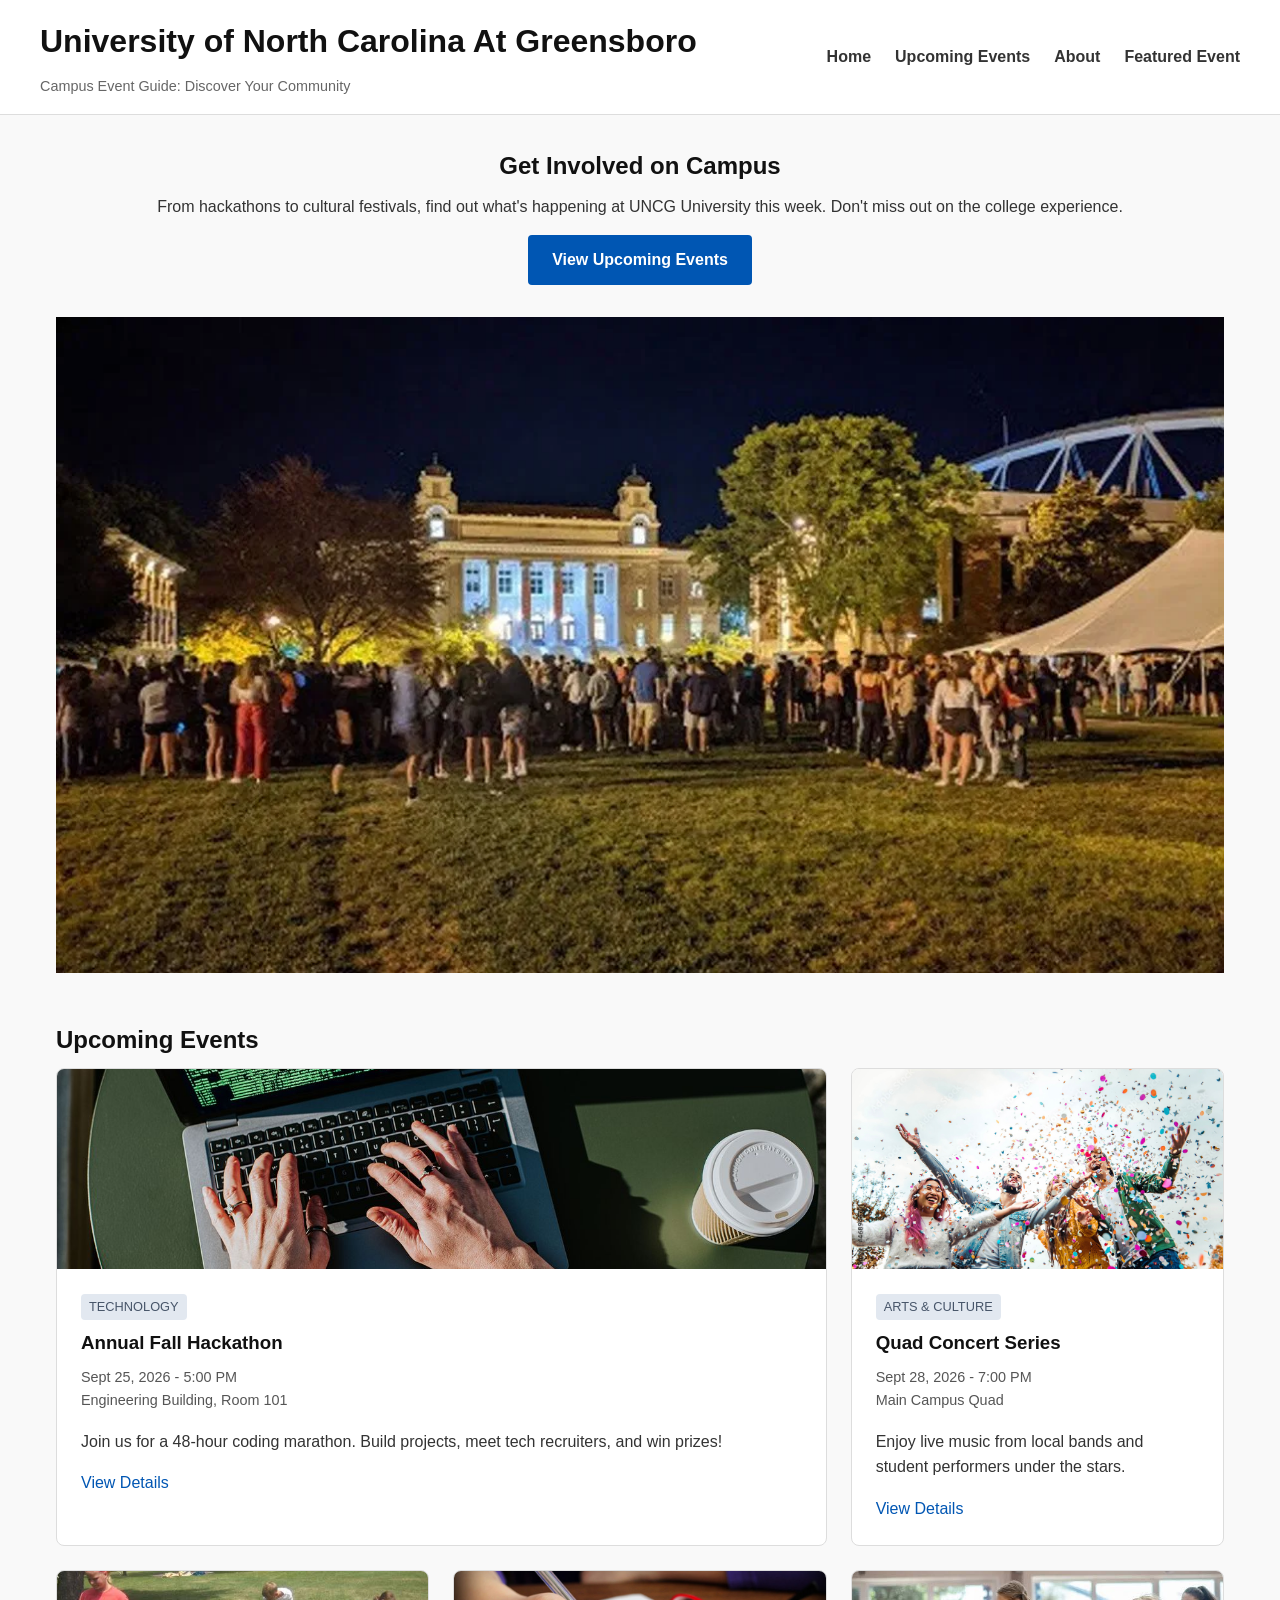
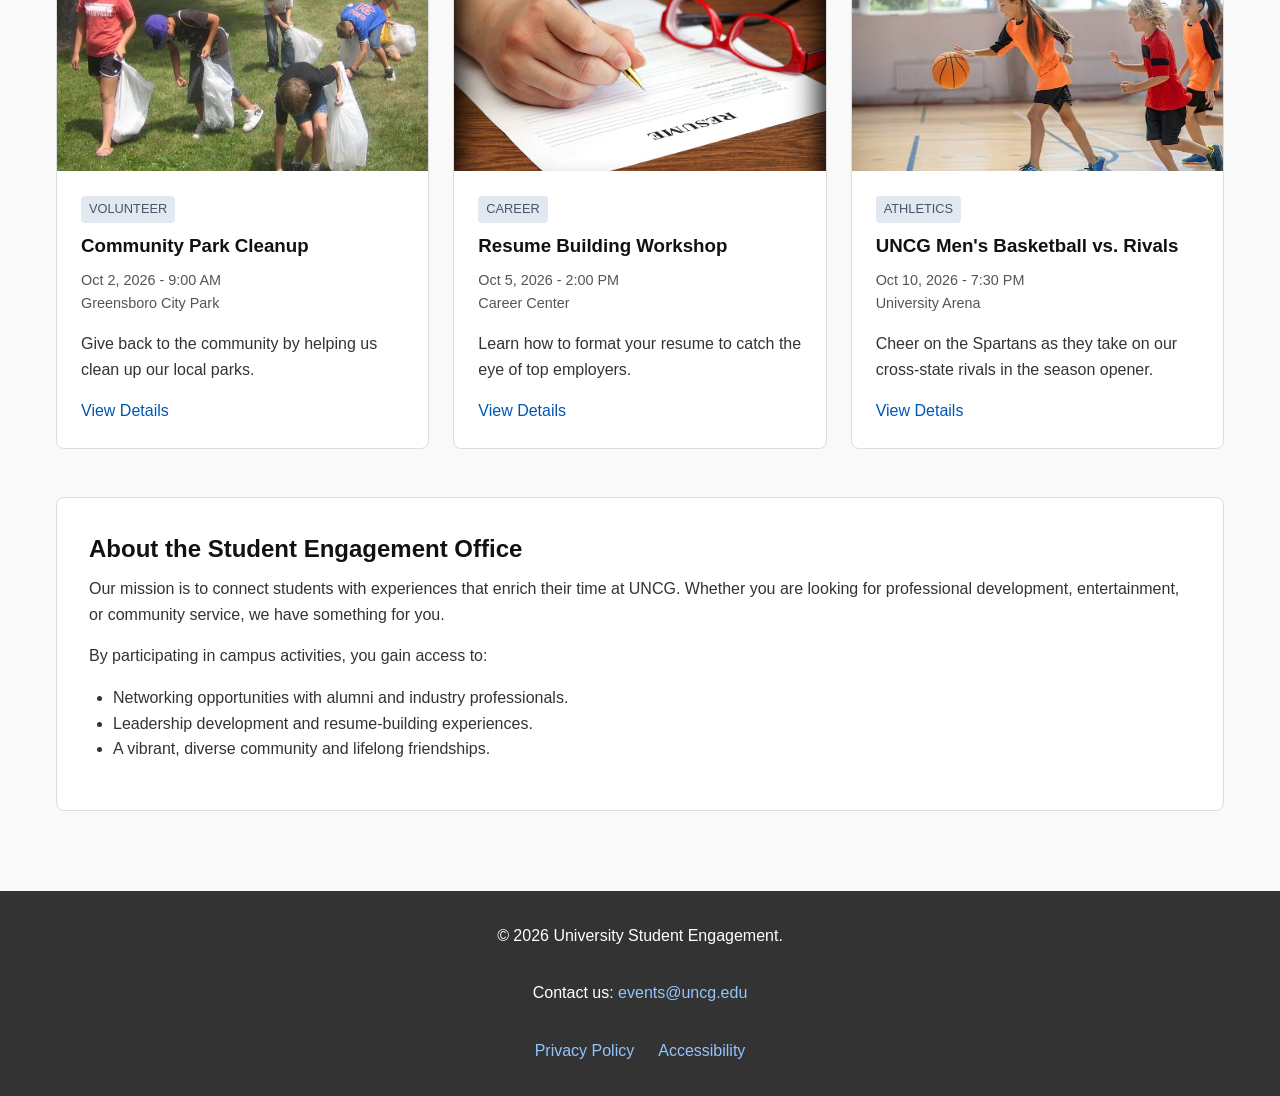
==== index.html @ 16bfea1f "Add HTML and CSS files for assignment 2" ====
<!DOCTYPE html>
<html lang="en">
<head>
    <meta charset="UTF-8">
    <meta name="viewport" content="width=device-width, initial-scale=1.0">
    <title>University of North Carolina At Greensboro Event Guide</title>
    <link rel="stylesheet" href="css/styles.css">
</head>
<body>
    <header class="site-header">
        <div class="header-container">
            <div class="branding">
                <h1>University of North Carolina At Greensboro</h1>
                <p>Campus Event Guide: Discover Your Community</p>
            </div>
            <nav class="main-nav">
                <ul>
                    <li><a href="index.html">Home</a></li>
                    <li><a href="#upcoming-events">Upcoming Events</a></li>
                    <li><a href="#about">About</a></li>
                    <li><a href="event.html">Featured Event</a></li>
                </ul>
            </nav>
        </div>
    </header>

    <main>
        <section class="hero">
            <div class="hero-content">
                <h2>Get Involved on Campus</h2>
                <p>From hackathons to cultural festivals, find out what's happening at UNCG University this week. Don't miss out on the college experience.</p>
                <a href="#upcoming-events" class="btn">View Upcoming Events</a>
            </div>
            <figure class="hero-image">
                <img src="images/quad.webp" alt="Students gathering on the university quad">
            </figure>
        </section>

        <section id="upcoming-events" class="upcoming-events">
            <h2>Upcoming Events</h2>
            <div class="events-grid">
                <!-- Card 1 -->
                <article class="event-card featured-card">
                    <img src="images/event1.jpg" alt="Students coding at laptops">
                    <div class="card-content">
                        <span class="category">Technology</span>
                        <h3>Annual Fall Hackathon</h3>
                        <time datetime="2026-09-25T17:00">Sept 25, 2026 - 5:00 PM</time>
                        <p class="location">Engineering Building, Room 101</p>
                        <p class="desc">Join us for a 48-hour coding marathon. Build projects, meet tech recruiters, and win prizes!</p>
                        <a href="event.html" class="btn-link">View Details</a>
                    </div>
                </article>

                <!-- Card 2 -->
                <article class="event-card">
                    <img src="images/Event2.jpg" alt="Live music performance">
                    <div class="card-content">
                        <span class="category">Arts & Culture</span>
                        <h3>Quad Concert Series</h3>
                        <time datetime="2026-09-28T19:00">Sept 28, 2026 - 7:00 PM</time>
                        <p class="location">Main Campus Quad</p>
                        <p class="desc">Enjoy live music from local bands and student performers under the stars.</p>
                        <a href="event.html" class="btn-link">View Details</a>
                    </div>
                </article>

                <!-- Card 3 -->
                <article class="event-card">
                    <img src="images/event3.jpeg" alt="Students picking up trash in a park">
                    <div class="card-content">
                        <span class="category">Volunteer</span>
                        <h3>Community Park Cleanup</h3>
                        <time datetime="2026-10-02T09:00">Oct 2, 2026 - 9:00 AM</time>
                        <p class="location">Greensboro City Park</p>
                        <p class="desc">Give back to the community by helping us clean up our local parks.</p>
                        <a href="#" class="btn-link">View Details</a>
                    </div>
                </article>

                <!-- Card 4 -->
                <article class="event-card">
                    <img src="images/event4.jpg" alt="Resume writing workshop">
                    <div class="card-content">
                        <span class="category">Career</span>
                        <h3>Resume Building Workshop</h3>
                        <time datetime="2026-10-05T14:00">Oct 5, 2026 - 2:00 PM</time>
                        <p class="location">Career Center</p>
                        <p class="desc">Learn how to format your resume to catch the eye of top employers.</p>
                        <a href="#" class="btn-link">View Details</a>
                    </div>
                </article>

                <!-- Card 5 -->
                <article class="event-card">
                    <img src="images/event5.jpeg" alt="Basketball game">
                    <div class="card-content">
                        <span class="category">Athletics</span>
                        <h3>UNCG Men's Basketball vs. Rivals</h3>
                        <time datetime="2026-10-10T19:30">Oct 10, 2026 - 7:30 PM</time>
                        <p class="location">University Arena</p>
                        <p class="desc">Cheer on the Spartans as they take on our cross-state rivals in the season opener.</p>
                        <a href="#" class="btn-link">View Details</a>
                    </div>
                </article>
            </div>
        </section>

        <section id="about" class="about-section">
            <h2>About the Student Engagement Office</h2>
            <p>Our mission is to connect students with experiences that enrich their time at UNCG. Whether you are looking for professional development, entertainment, or community service, we have something for you.</p>
            <p>By participating in campus activities, you gain access to:</p>
            <ul>
                <li>Networking opportunities with alumni and industry professionals.</li>
                <li>Leadership development and resume-building experiences.</li>
                <li>A vibrant, diverse community and lifelong friendships.</li>
            </ul>
        </section>
    </main>

    <footer class="site-footer">
        <div class="footer-content">
            <p>&copy; 2026 University Student Engagement.</p>
            <p>Contact us: <a href="mailto:events@unxg.edu">events@uncg.edu</a></p>
            <nav class="footer-nav">
                <a href="#privacy">Privacy Policy</a>
                <a href="#accessibility">Accessibility</a>
            </nav>
        </div>
    </footer>
</body>
</html>
---- css/styles.css ----
/* =========================================
   CSSBase Styles
   ========================================= */
*, *::before, *::after {
    box-sizing: border-box;
    margin: 0;
    padding: 0;
}

body {
    font-family: 'Segoe UI', Tahoma, Geneva, Verdana, sans-serif;
    line-height: 1.6;
    color: #333;
    background-color: #f9f9f9;
}

img {
    max-width: 100%;
    height: auto;
    display: block;
}

a {
    color: #0056b3;
    text-decoration: none;
}

a:hover {
    text-decoration: underline;
}


h1, h2, h3, h4 {
    margin-bottom: 0.5rem;
    color: #111;
}

p, ul {
    margin-bottom: 1rem;
}

ul {
    padding-left: 1.5rem;
}

.btn {
    display: inline-block;
    background-color: #0056b3;
    color: #fff;
    padding: 0.75rem 1.5rem;
    border-radius: 4px;
    font-weight: bold;
    text-align: center;
}

.btn:hover {
    background-color: #004494;
    text-decoration: none;
}

.btn-full {
    display: block;
    width: 100%;
}

.category {
    display: inline-block;
    background-color: #e2e8f0;
    color: #475569;
    padding: 0.2rem 0.5rem;
    font-size: 0.8rem;
    border-radius: 4px;
    text-transform: uppercase;
    margin-bottom: 0.5rem;
}

/* =========================================
   Header &Navigation
   ========================================= */
.site-header {
    background-color: #fff;
    border-bottom: 1px solid #ddd;
    padding: 1rem;
}

.header-container {
    max-width: 1200px;
    margin: 0 auto;
    display: flex;
    flex-direction: column;
    align-items: center;
    gap: 1rem;
}

.branding p {
    font-size: 0.9rem;
    color: #666;
    margin: 0;
}

.main-nav ul {
    list-style: none;
    padding: 0;
    margin: 0;
    display: flex;
    flex-wrap: wrap;
    gap: 1.5rem;
    justify-content: center;
}

.main-nav a {
    font-weight: bold;
    color: #333;
}

/* =========================================
   MainContent
   ========================================= */
main {
    max-width: 1200px;
    margin: 0 auto;
    padding: 2rem 1rem;
}

.hero {
    text-align: center;
    margin-bottom: 3rem;
}

.hero-content {
    margin-bottom: 2rem;
}

/* Upcoming Events Grid */
.upcoming-events {
    margin-bottom: 3rem;
}

.events-grid {
    display: grid;
    grid-template-columns: 1fr;
    gap: 1.5rem;
}

.event-card {
    background-color: #fff;
    border: 1px solid #ddd;
    border-radius: 8px;
    overflow: hidden;
    display: flex;
    flex-direction: column;
}

.event-card img {
    height: 200px;
    object-fit: cover;
    width: 100%;
}

.card-content {
    padding: 1.5rem;
    flex-grow: 1;
}

.card-content time, .card-content .location {
    font-size: 0.9rem;
    color: #555;
    display: block;
}

.card-content .desc {
    margin-top: 1rem;
}

/* About Section */
.about-section {
    background-color: #fff;
    padding: 2rem;
    border-radius: 8px;
    border: 1px solid #ddd;
}

/* =========================================
   Event Details Page
   ========================================= */
.event-intro {
    margin-bottom: 2rem;
}

.event-intro figure {
    margin: 1rem 0;
}

.event-intro figcaption {
    font-size: 0.9rem;
    color: #666;
    font-style: italic;
    margin-top: 0.5rem;
}

.intro-desc {
    font-size: 1.2rem;
    color: #444;
}

/* Main vs Sidebar */
.layout-grid {
    display: grid;
    grid-template-columns: 1fr;
    gap: 2rem;
    margin-bottom: 3rem;
}

.sidebar-list {
    list-style: none;
    padding: 0;
}

.sidebar-list li {
    margin-bottom: 0.5rem;
    padding-bottom: 0.5rem;
    border-bottom: 1px solid #eee;
}

.event-sidebar {
    background-color: #fff;
    padding: 1.5rem;
    border: 1px solid #ddd;
    border-radius: 8px;
    align-self: start;
}

/* Related Events (Flexbox) */
.related-events-section {
    border-top: 2px solid #ddd;
    padding-top: 2rem;
}

.related-events {
    display: flex;
    flex-wrap: wrap;
    gap: 1rem;
    justify-content: space-between;
}

.compact-card {
    background-color: #fff;
    border: 1px solid #ddd;
    border-radius: 8px;
    padding: 1rem;
    flex: 1 1 300px;
}

.compact-card img {
    height: 120px;
    object-fit: cover;
    width: 100%;
    border-radius: 4px;
    margin-bottom: 0.5rem;
}

/* =========================================
   Footer
   ========================================= */
.site-footer {
    background-color: #333;
    color: #fff;
    text-align: center;
    padding: 2rem 1rem;
    margin-top: 3rem;
}

.site-footer a {
    color: #93c5fd;
}

.footer-content {
    display: flex;
    flex-direction: column;
    gap: 1rem;
    align-items: center;
}

.footer-nav {
    display: flex;
    gap: 1.5rem;
}

/* =========================================
   Media Queries
   ========================================= */


@media (min-width: 768px) {
    .header-container {
        flex-direction: row;
        justify-content: space-between;
    }
    
    .events-grid {
        grid-template-columns: repeat(2, 1fr);
    }
    
    .layout-grid {
        grid-template-columns: 2fr 1fr;
    }
}


@media (min-width: 1024px) {
    .events-grid {
        grid-template-columns: repeat(3, 1fr);
    }
    
    
    .featured-card {
        grid-column: span 2;
    }
}
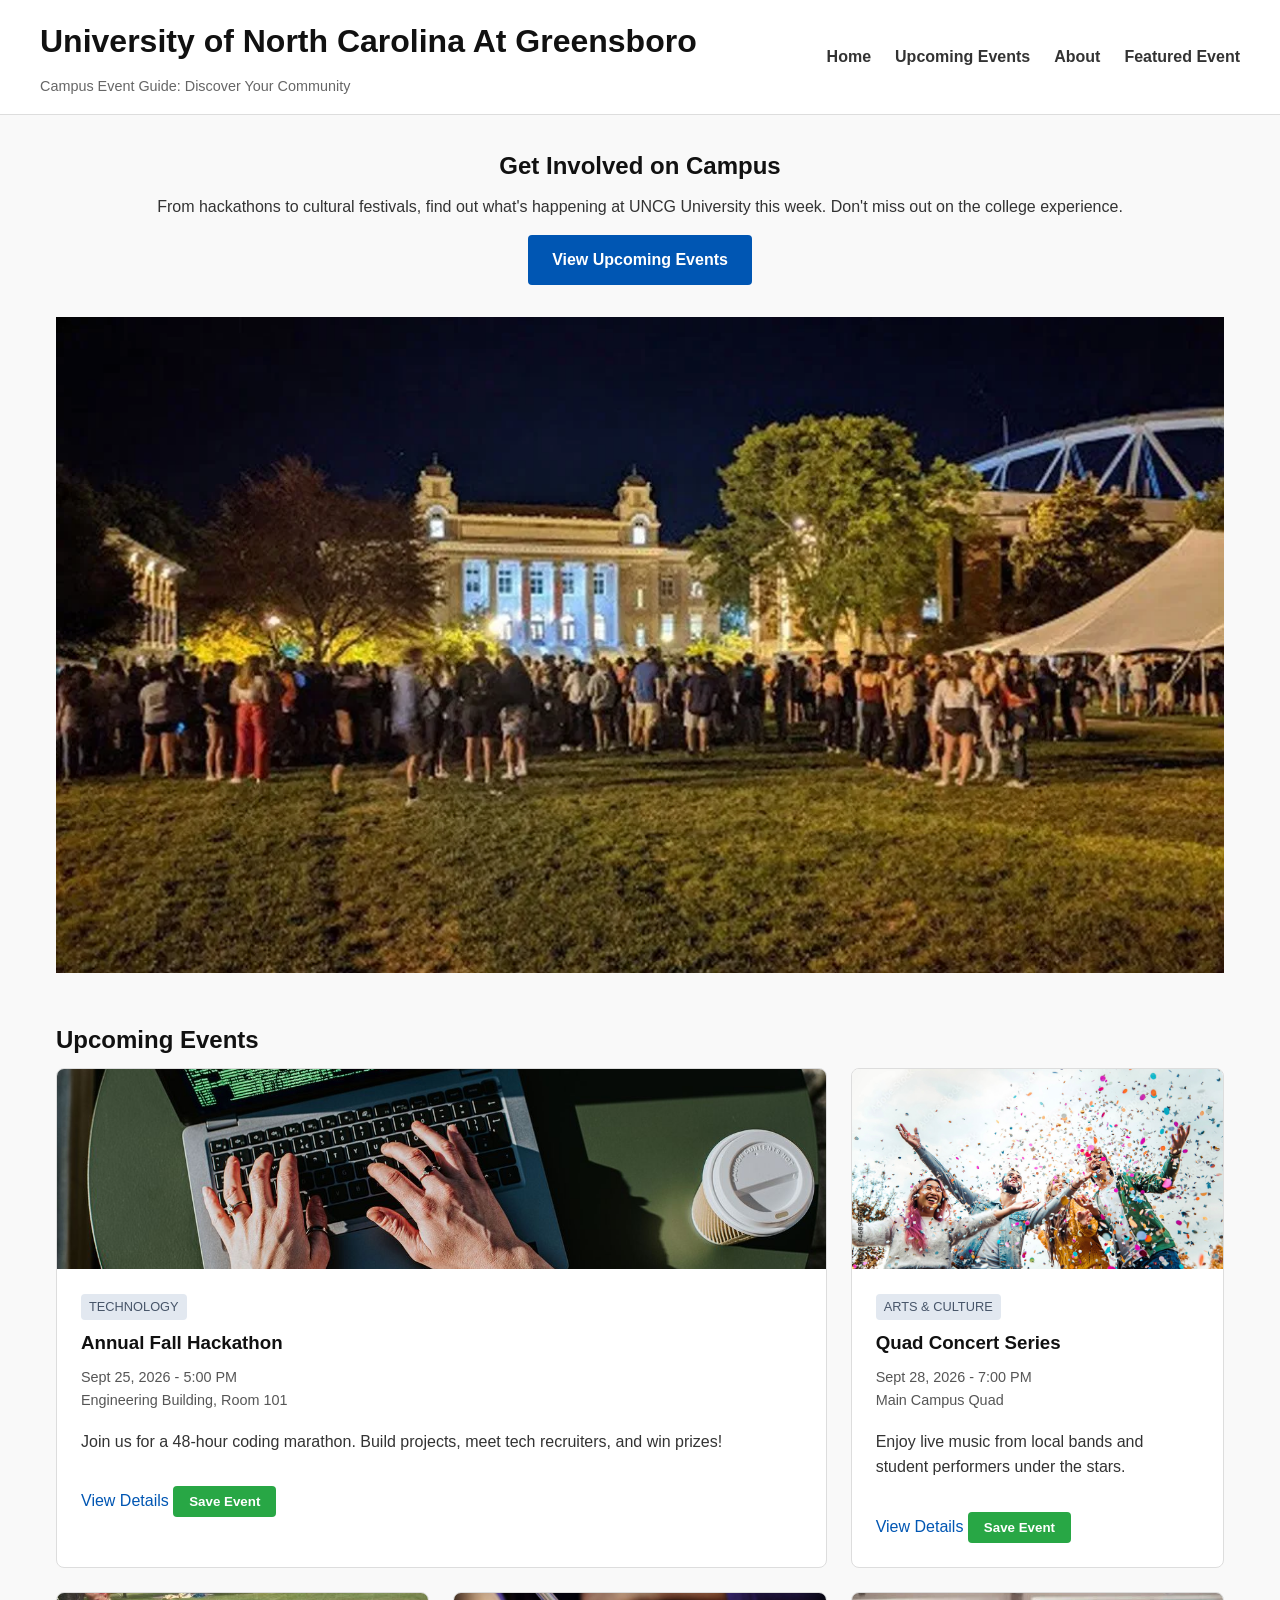
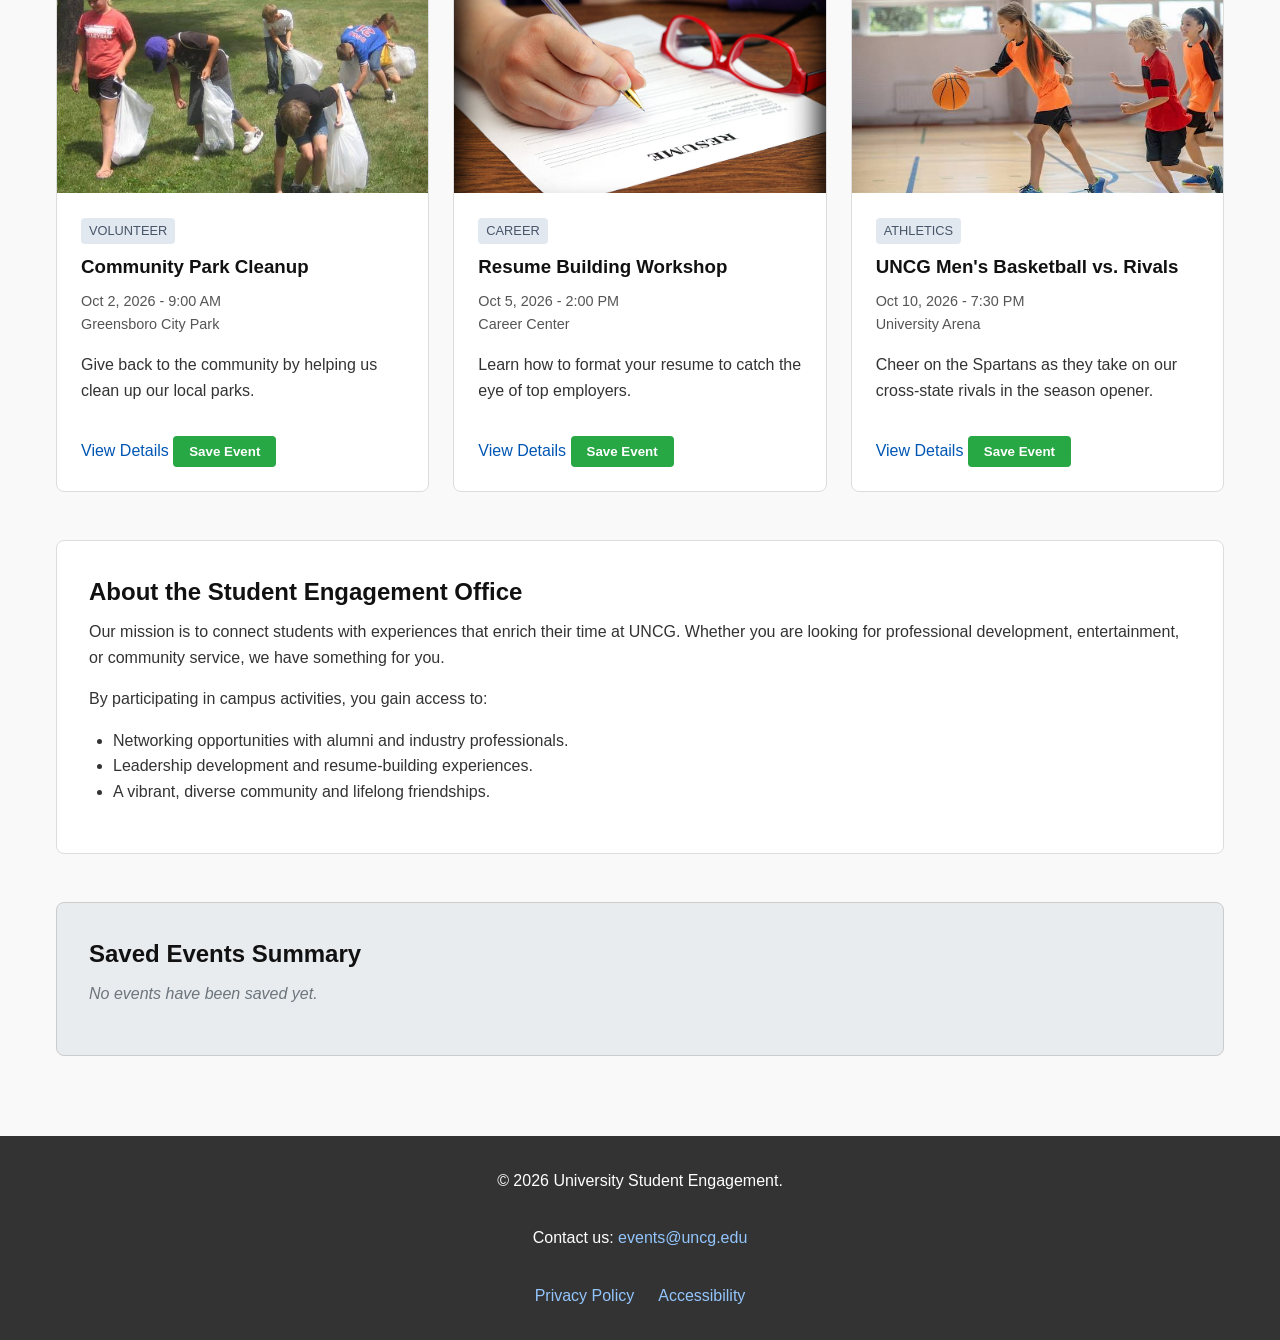
==== commit 4ca162dd: "Linked js script file correctly" ====
--- a/index.html
+++ b/index.html
@@ -5,6 +5,7 @@
     <meta name="viewport" content="width=device-width, initial-scale=1.0">
     <title>University of North Carolina At Greensboro Event Guide</title>
     <link rel="stylesheet" href="css/styles.css">
+    <script src="js/scripts.js" defer></script> <!-- THIS IS THE MISSING LINE -->
 </head>
 <body>
     <header class="site-header">
--- a/css/styles.css
+++ b/css/styles.css
@@ -1,6 +1,4 @@
-/* =========================================
-   CSSBase Styles
-   ========================================= */
+
 *, *::before, *::after {
     box-sizing: border-box;
     margin: 0;
@@ -74,9 +72,7 @@
     margin-bottom: 0.5rem;
 }
 
-/* =========================================
-   Header &Navigation
-   ========================================= */
+
 .site-header {
     background-color: #fff;
     border-bottom: 1px solid #ddd;
@@ -113,9 +109,8 @@
     color: #333;
 }
 
-/* =========================================
-   MainContent
-   ========================================= */
+
+  
 main {
     max-width: 1200px;
     margin: 0 auto;
@@ -131,7 +126,7 @@
     margin-bottom: 2rem;
 }
 
-/* Upcoming Events Grid */
+
 .upcoming-events {
     margin-bottom: 3rem;
 }
@@ -180,9 +175,7 @@
     border: 1px solid #ddd;
 }
 
-/* =========================================
-   Event Details Page
-   ========================================= */
+
 .event-intro {
     margin-bottom: 2rem;
 }
@@ -203,7 +196,7 @@
     color: #444;
 }
 
-/* Main vs Sidebar */
+
 .layout-grid {
     display: grid;
     grid-template-columns: 1fr;
@@ -230,7 +223,7 @@
     align-self: start;
 }
 
-/* Related Events (Flexbox) */
+
 .related-events-section {
     border-top: 2px solid #ddd;
     padding-top: 2rem;
@@ -259,9 +252,7 @@
     margin-bottom: 0.5rem;
 }
 
-/* =========================================
-   Footer
-   ========================================= */
+
 .site-footer {
     background-color: #333;
     color: #fff;
@@ -286,9 +277,6 @@
     gap: 1.5rem;
 }
 
-/* =========================================
-   Media Queries
-   ========================================= */
 
 
 @media (min-width: 768px) {
@@ -306,14 +294,84 @@
     }
 }
 
-
 @media (min-width: 1024px) {
     .events-grid {
         grid-template-columns: repeat(3, 1fr);
     }
     
-    
     .featured-card {
         grid-column: span 2;
     }
+}
+
+
+.btn-save {
+    background-color: #28a745;
+    color: #fff;
+    padding: 0.5rem 1rem;
+    border: none;
+    border-radius: 4px;
+    cursor: pointer;
+    font-weight: bold;
+    margin-top: 1rem;
+    transition: background-color 0.2s ease;
+}
+
+.btn-save:hover {
+    background-color: #218838;
+}
+
+
+.btn-save.remove {
+    background-color: #dc3545;
+}
+
+.btn-save.remove:hover {
+    background-color: #c82333;
+}
+
+
+.event-card.saved-event {
+    border: 2px solid #28a745;
+    background-color: #f0fdf4;
+    box-shadow: 0 4px 8px rgba(40, 167, 69, 0.2);
+}
+
+
+.saved-events-section {
+    background-color: #e9ecef;
+    padding: 2rem;
+    margin-top: 3rem;
+    border-radius: 8px;
+    border: 1px solid #ccc;
+}
+
+.saved-events-list {
+    list-style: none;
+    padding: 0;
+}
+
+.saved-events-list li {
+    background: #fff;
+    margin-bottom: 1rem;
+    padding: 1rem;
+    border-radius: 4px;
+    border-left: 5px solid #28a745;
+    box-shadow: 0 2px 4px rgba(0,0,0,0.05);
+}
+
+.saved-events-list h4 {
+    margin: 0 0 0.5rem 0;
+    color: #28a745;
+}
+
+.saved-events-list p {
+    margin: 0;
+    font-size: 0.9rem;
+    color: #555;
+}
+
+.empty-message {
+    font-style: italic;
+    color: #6c757d;
 }
